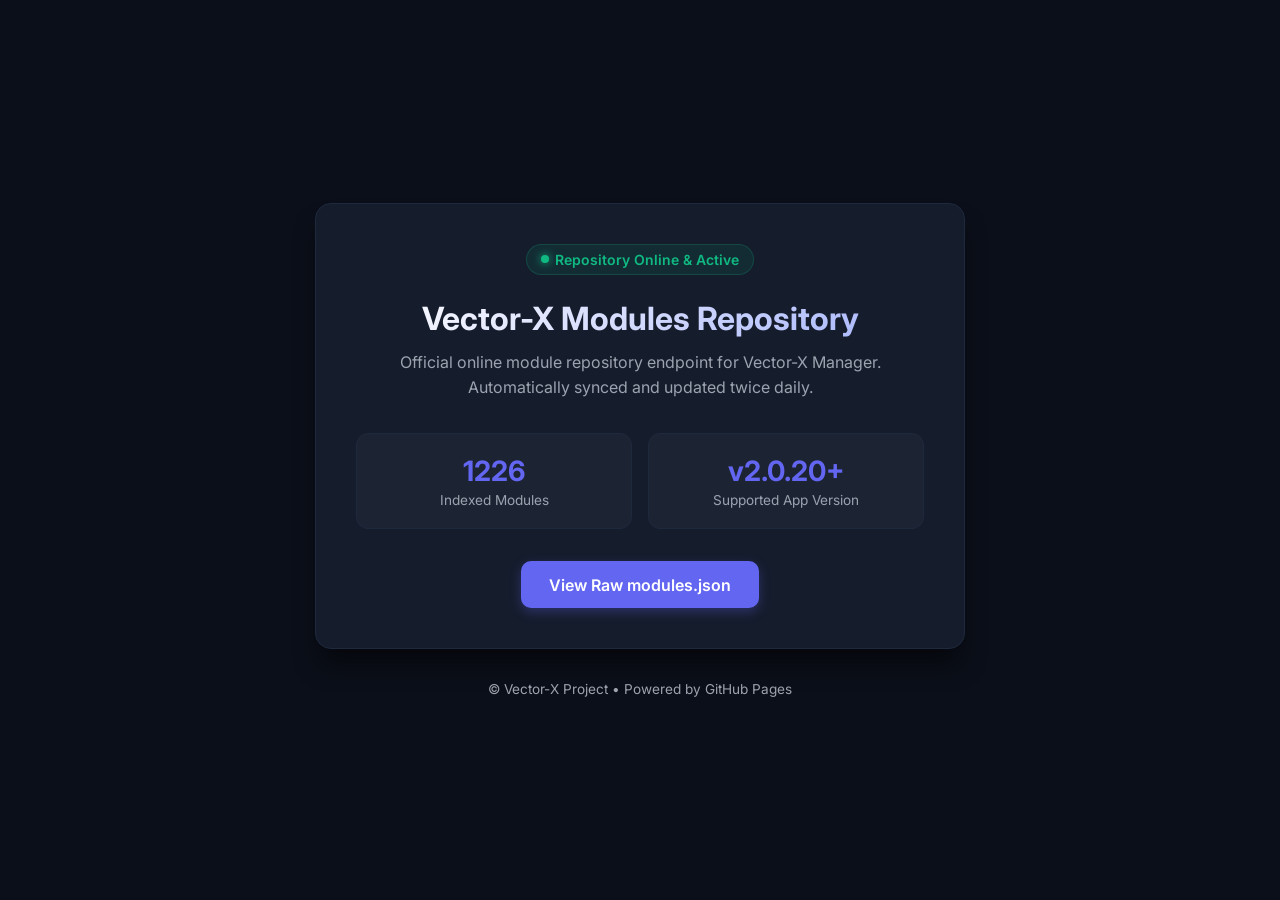
==== scripts/index.html @ 1026be06 "Release v2.0.29: Fix module update notifications, live list sync & repository engine" ====
<!DOCTYPE html>
<html lang="en">
<head>
    <meta charset="UTF-8">
    <meta name="viewport" content="width=device-width, initial-scale=1.0">
    <title>Vector-X Modules Repository</title>
    <link rel="preconnect" href="https://fonts.googleapis.com">
    <link rel="preconnect" href="https://fonts.gstatic.com" crossorigin>
    <link href="https://fonts.googleapis.com/css2?family=Inter:wght@300;400;600;700&display=swap" rel="stylesheet">
    <style>
        :root {
            --bg-color: #0b0f19;
            --card-bg: #151c2c;
            --accent-color: #6366f1;
            --accent-hover: #4f46e5;
            --text-main: #f3f4f6;
            --text-muted: #9ca3af;
            --border-color: #1f293d;
            --success-color: #10b981;
        }
        * { margin: 0; padding: 0; box-sizing: border-box; font-family: 'Inter', sans-serif; }
        body {
            background-color: var(--bg-color);
            color: var(--text-main);
            min-height: 100vh;
            display: flex;
            flex-direction: column;
            justify-content: center;
            align-items: center;
            padding: 2rem 1rem;
        }
        .container {
            max-width: 650px;
            width: 100%;
            background: var(--card-bg);
            border: 1px solid var(--border-color);
            border-radius: 16px;
            padding: 2.5rem;
            box-shadow: 0 20px 25px -5px rgba(0, 0, 0, 0.5);
            text-align: center;
        }
        .badge {
            display: inline-flex;
            align-items: center;
            gap: 6px;
            background: rgba(16, 185, 129, 0.1);
            color: var(--success-color);
            padding: 6px 14px;
            border-radius: 20px;
            font-size: 0.875rem;
            font-weight: 600;
            margin-bottom: 1.5rem;
            border: 1px solid rgba(16, 185, 129, 0.2);
        }
        .dot {
            width: 8px;
            height: 8px;
            background-color: var(--success-color);
            border-radius: 50%;
            display: inline-block;
            box-shadow: 0 0 8px var(--success-color);
        }
        h1 {
            font-size: 2rem;
            font-weight: 700;
            margin-bottom: 0.75rem;
            background: linear-gradient(135deg, #fff 0%, #a5b4fc 100%);
            -webkit-background-clip: text;
            -webkit-text-fill-color: transparent;
        }
        p {
            color: var(--text-muted);
            font-size: 1rem;
            line-height: 1.6;
            margin-bottom: 2rem;
        }
        .stats-grid {
            display: grid;
            grid-template-columns: 1fr 1fr;
            gap: 1rem;
            margin-bottom: 2rem;
        }
        .stat-card {
            background: rgba(255, 255, 255, 0.03);
            border: 1px solid var(--border-color);
            border-radius: 12px;
            padding: 1.25rem;
        }
        .stat-val {
            font-size: 1.75rem;
            font-weight: 700;
            color: var(--accent-color);
        }
        .stat-lbl {
            font-size: 0.85rem;
            color: var(--text-muted);
            margin-top: 4px;
        }
        .btn {
            display: inline-block;
            background-color: var(--accent-color);
            color: #fff;
            padding: 0.85rem 1.75rem;
            border-radius: 10px;
            text-decoration: none;
            font-weight: 600;
            transition: all 0.2s ease;
            box-shadow: 0 4px 12px rgba(99, 102, 241, 0.3);
        }
        .btn:hover {
            background-color: var(--accent-hover);
            transform: translateY(-2px);
        }
        footer {
            margin-top: 2rem;
            color: var(--text-muted);
            font-size: 0.85rem;
        }
    </style>
</head>
<body>
    <div class="container">
        <div class="badge">
            <span class="dot"></span> Repository Online & Active
        </div>
        <h1>Vector-X Modules Repository</h1>
        <p>Official online module repository endpoint for Vector-X Manager. Automatically synced and updated twice daily.</p>
        
        <div class="stats-grid">
            <div class="stat-card">
                <div class="stat-val">1226</div>
                <div class="stat-lbl">Indexed Modules</div>
            </div>
            <div class="stat-card">
                <div class="stat-val">v2.0.20+</div>
                <div class="stat-lbl">Supported App Version</div>
            </div>
        </div>
        
        <a href="modules.json" class="btn">View Raw modules.json</a>
    </div>
    <footer>
        &copy; Vector-X Project &bull; Powered by GitHub Pages
    </footer>
</body>
</html>
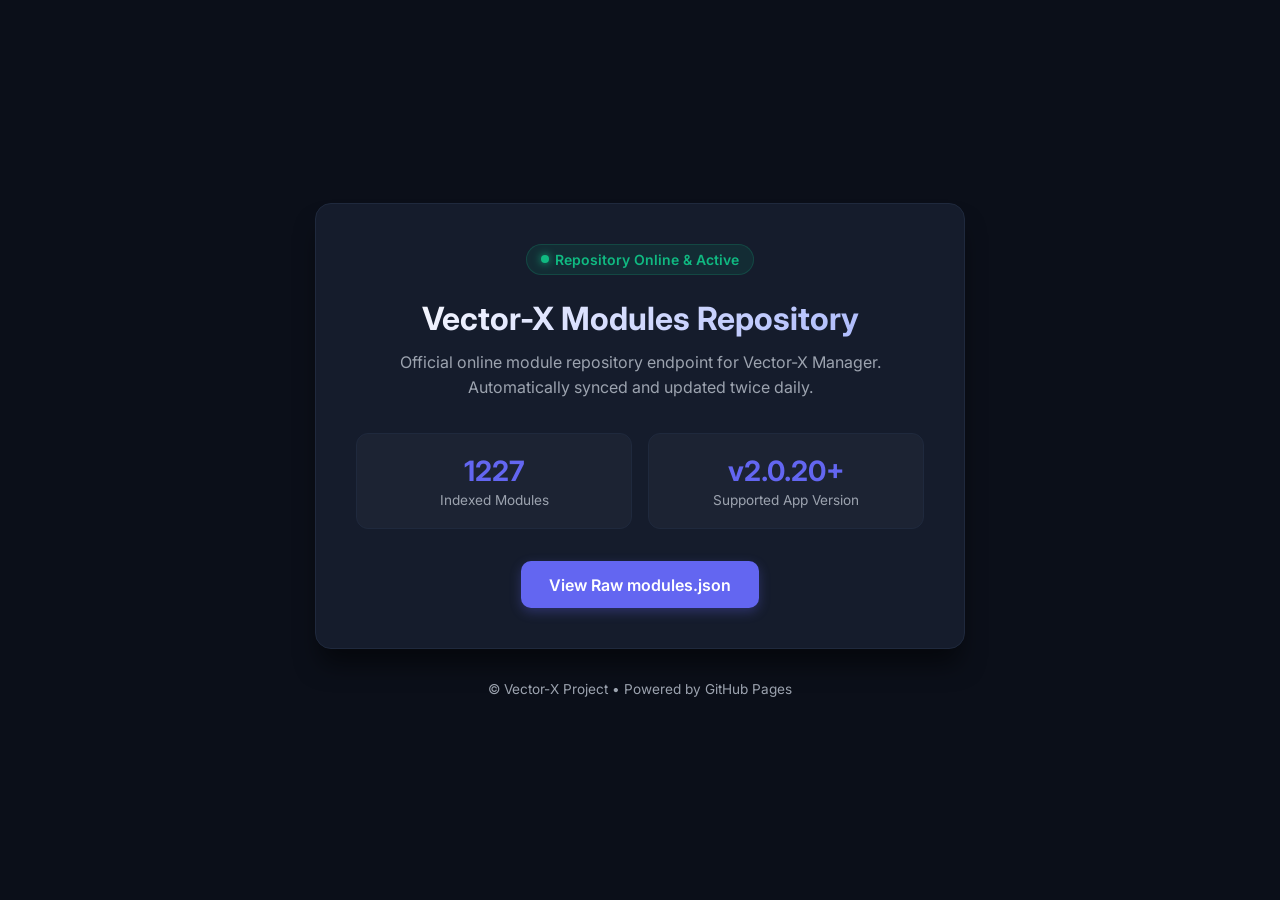
==== commit 88043dab: "Release v2.0.30: Real-Time Module Update Engine, One-Tap APK Installer & System Locale Edition" ====
--- a/scripts/index.html
+++ b/scripts/index.html
@@ -128,7 +128,7 @@
         
         <div class="stats-grid">
             <div class="stat-card">
-                <div class="stat-val">1226</div>
+                <div class="stat-val">1227</div>
                 <div class="stat-lbl">Indexed Modules</div>
             </div>
             <div class="stat-card">
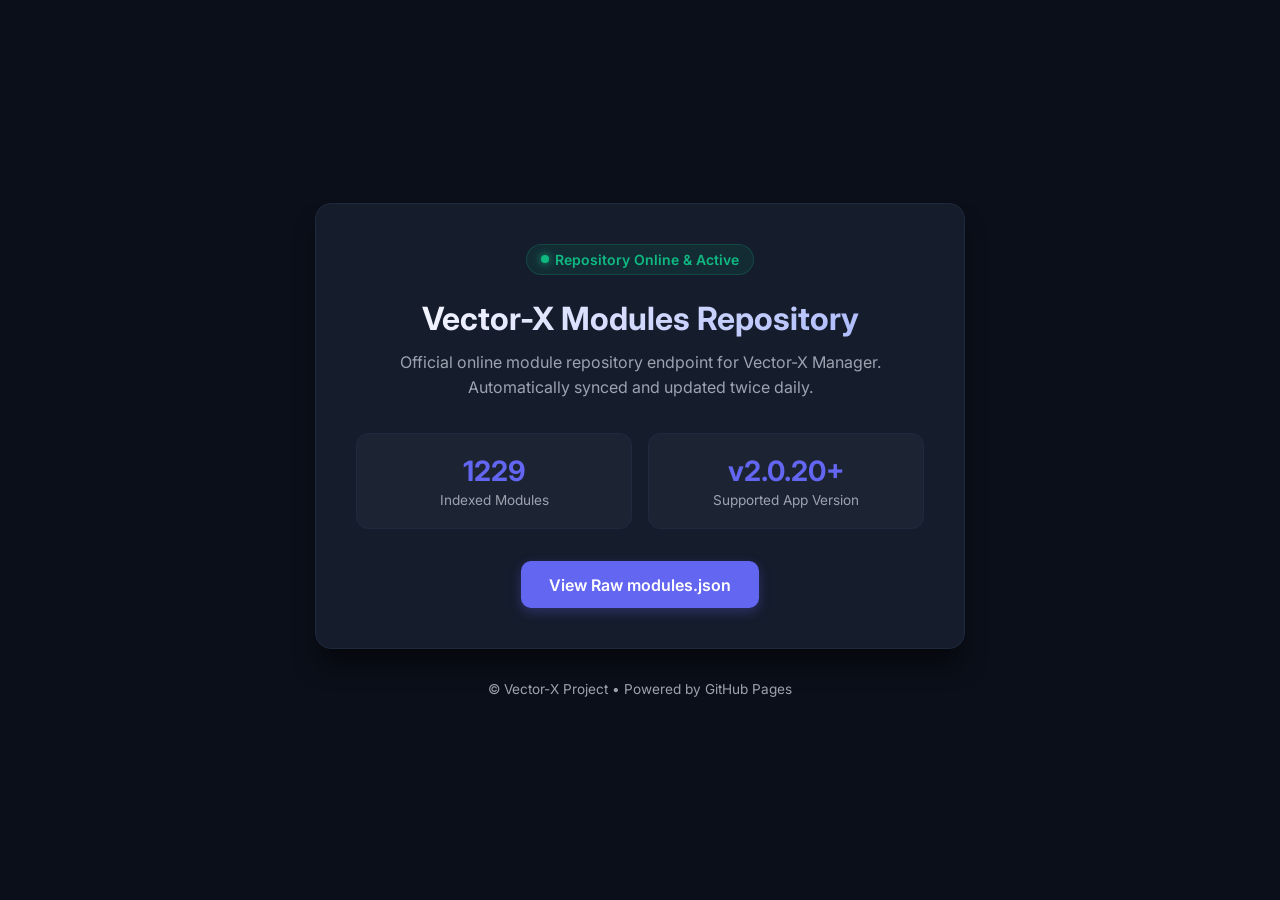
==== commit 598d49f7: "feat(repo): support Core Patch N (org.lsposed.corepatch) package migration & auto-scope transfer (v2" ====
--- a/scripts/index.html
+++ b/scripts/index.html
@@ -128,7 +128,7 @@
         
         <div class="stats-grid">
             <div class="stat-card">
-                <div class="stat-val">1227</div>
+                <div class="stat-val">1229</div>
                 <div class="stat-lbl">Indexed Modules</div>
             </div>
             <div class="stat-card">
